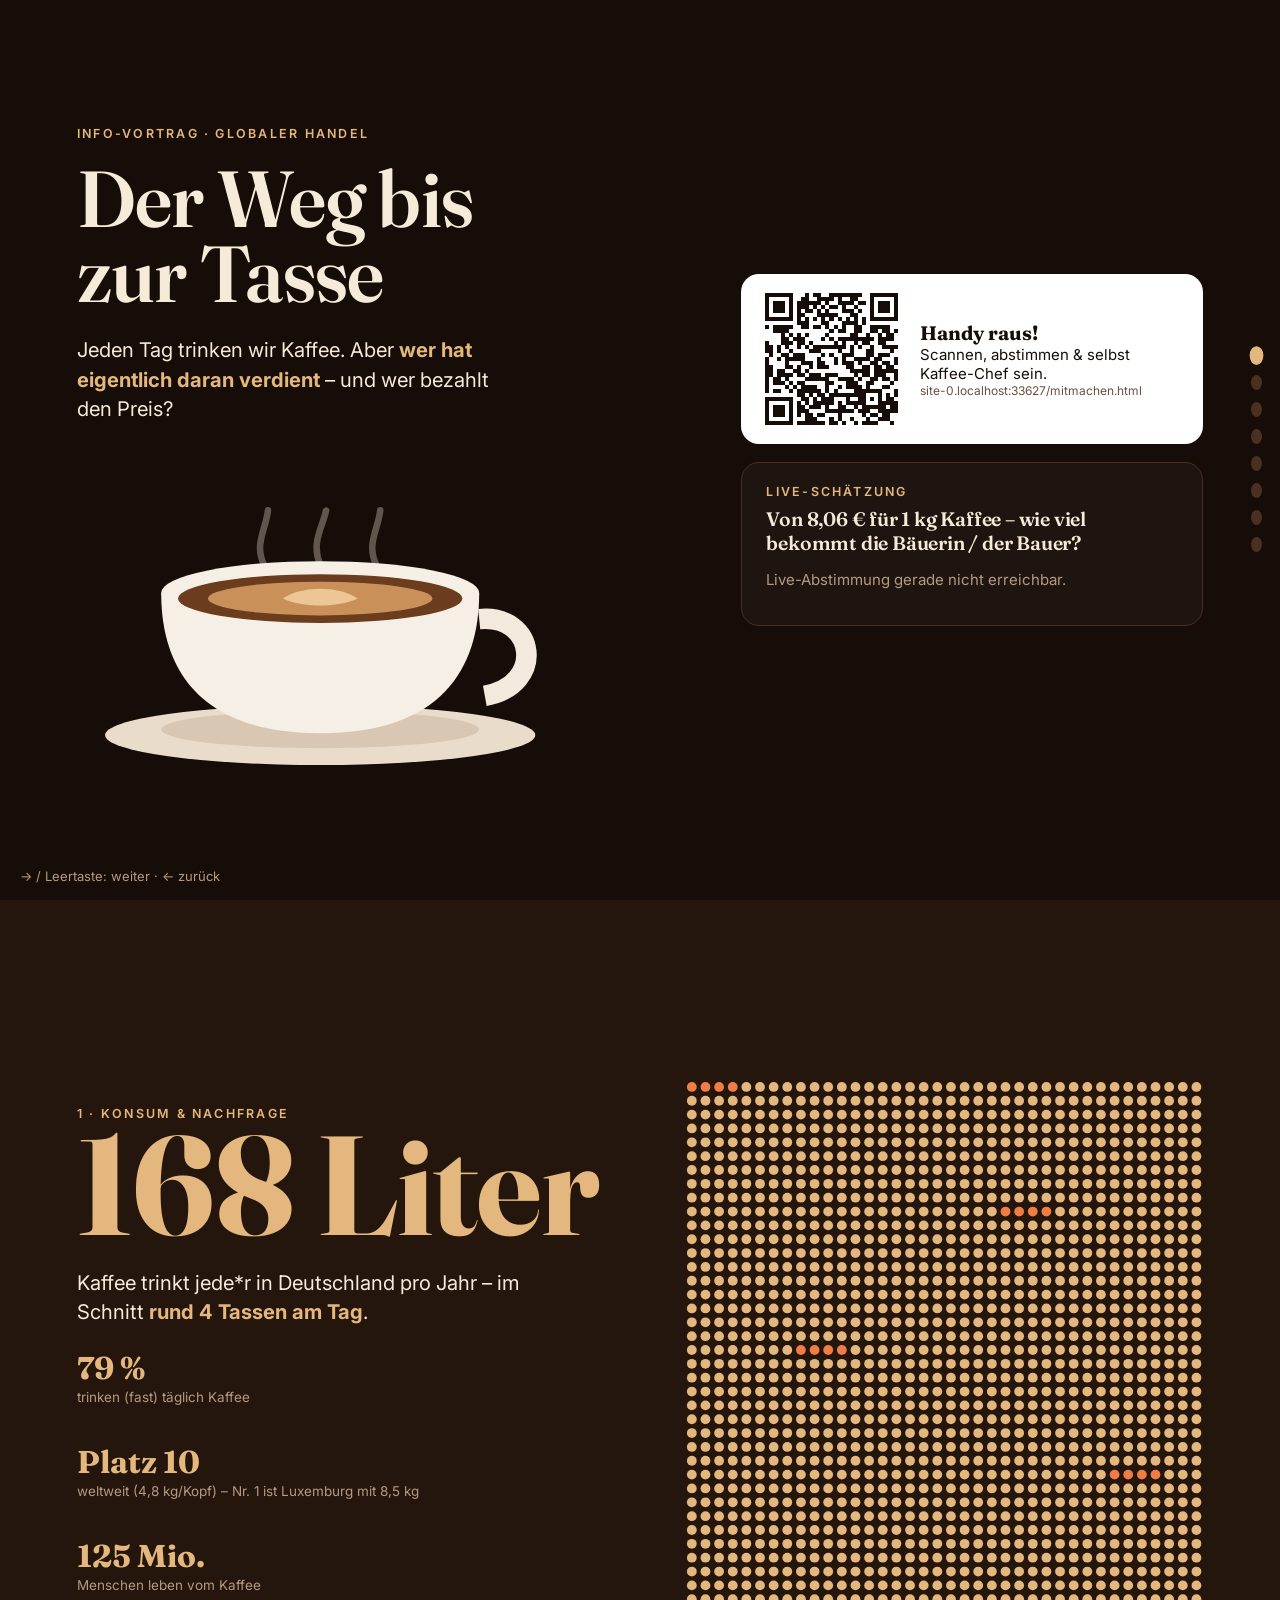
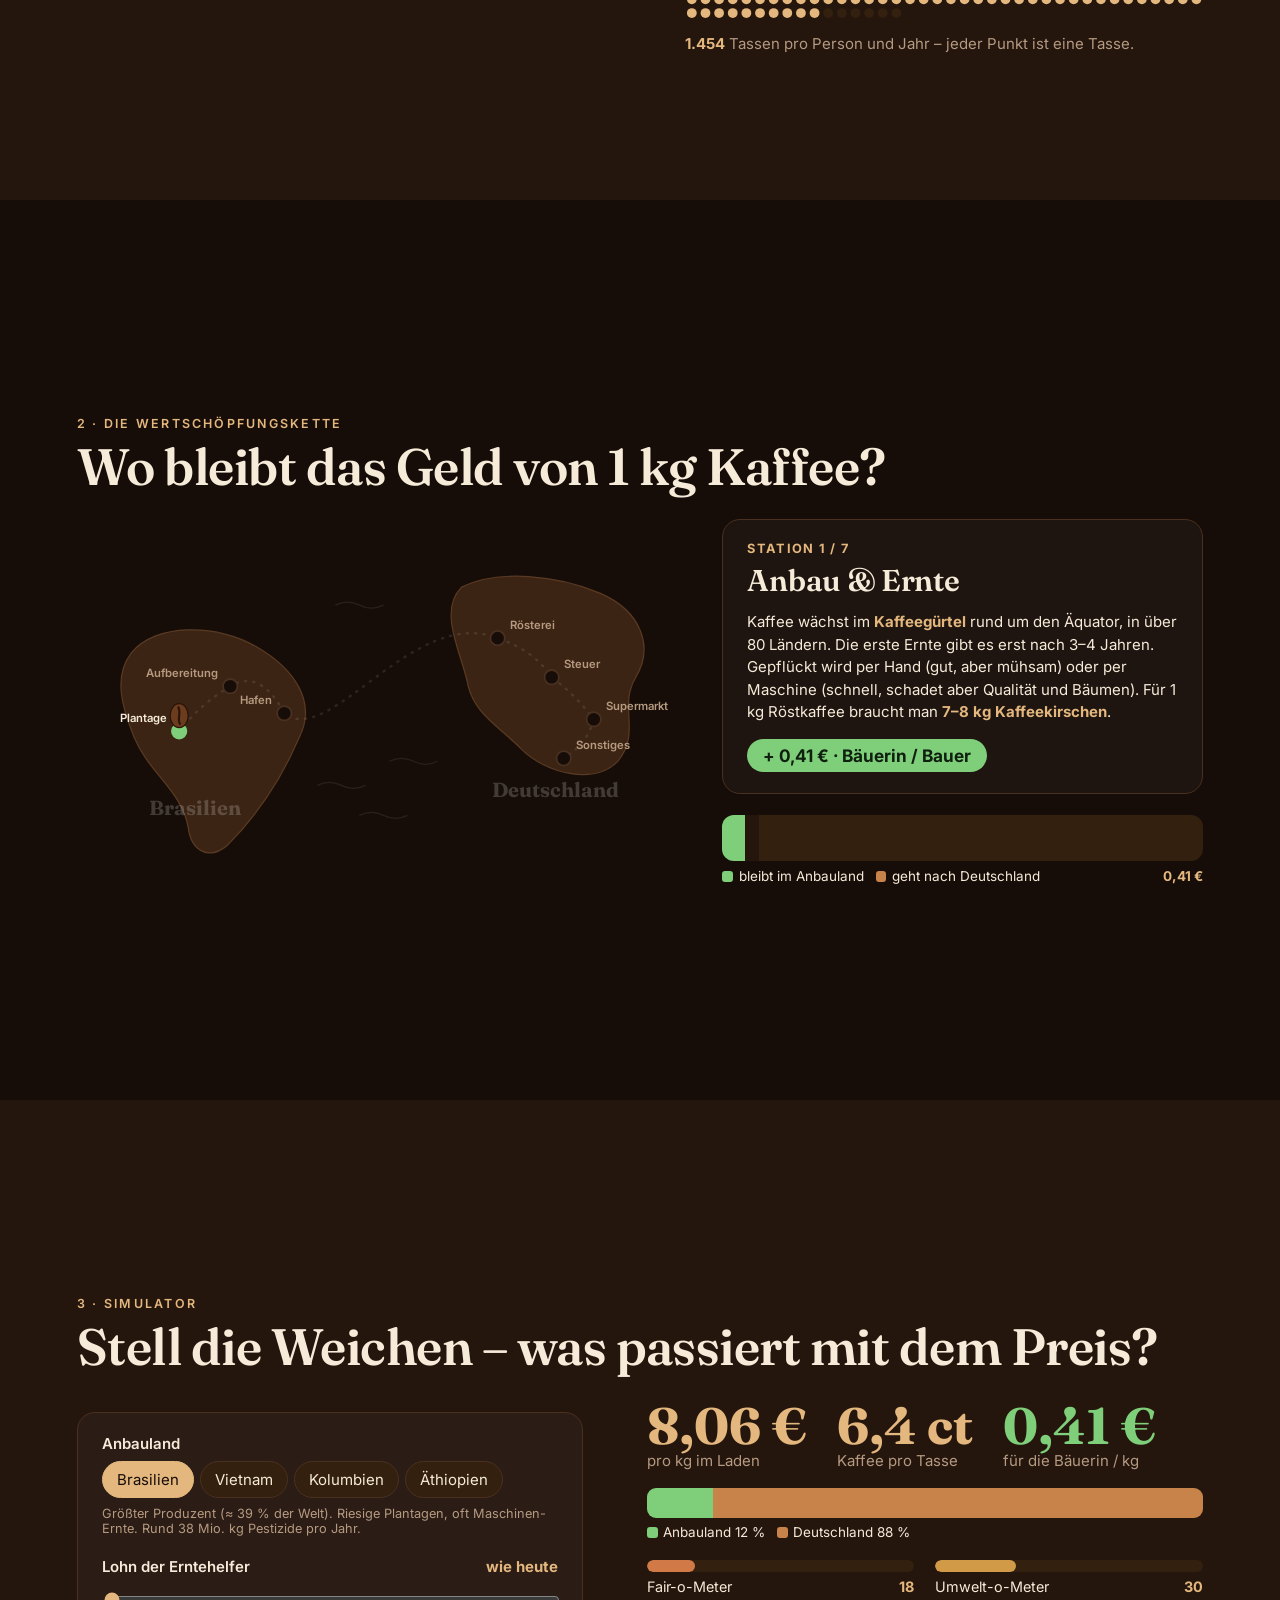
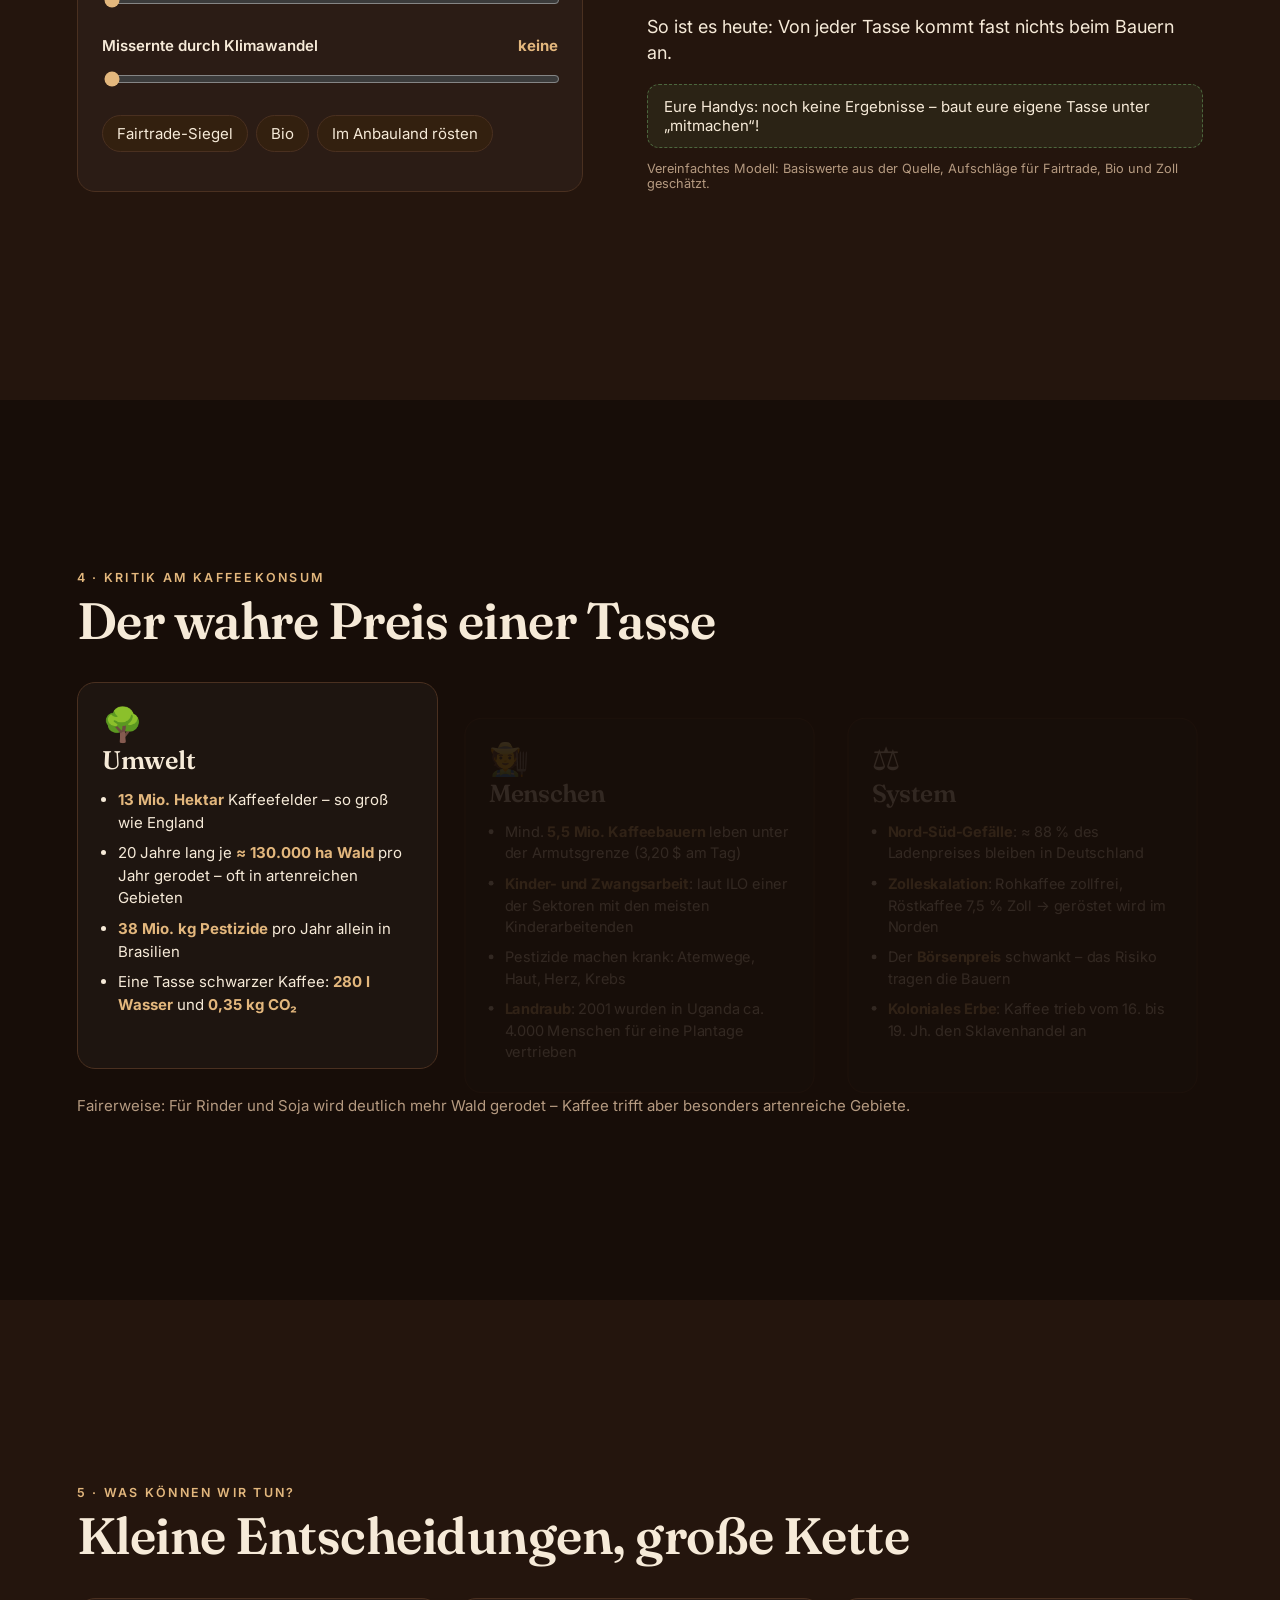
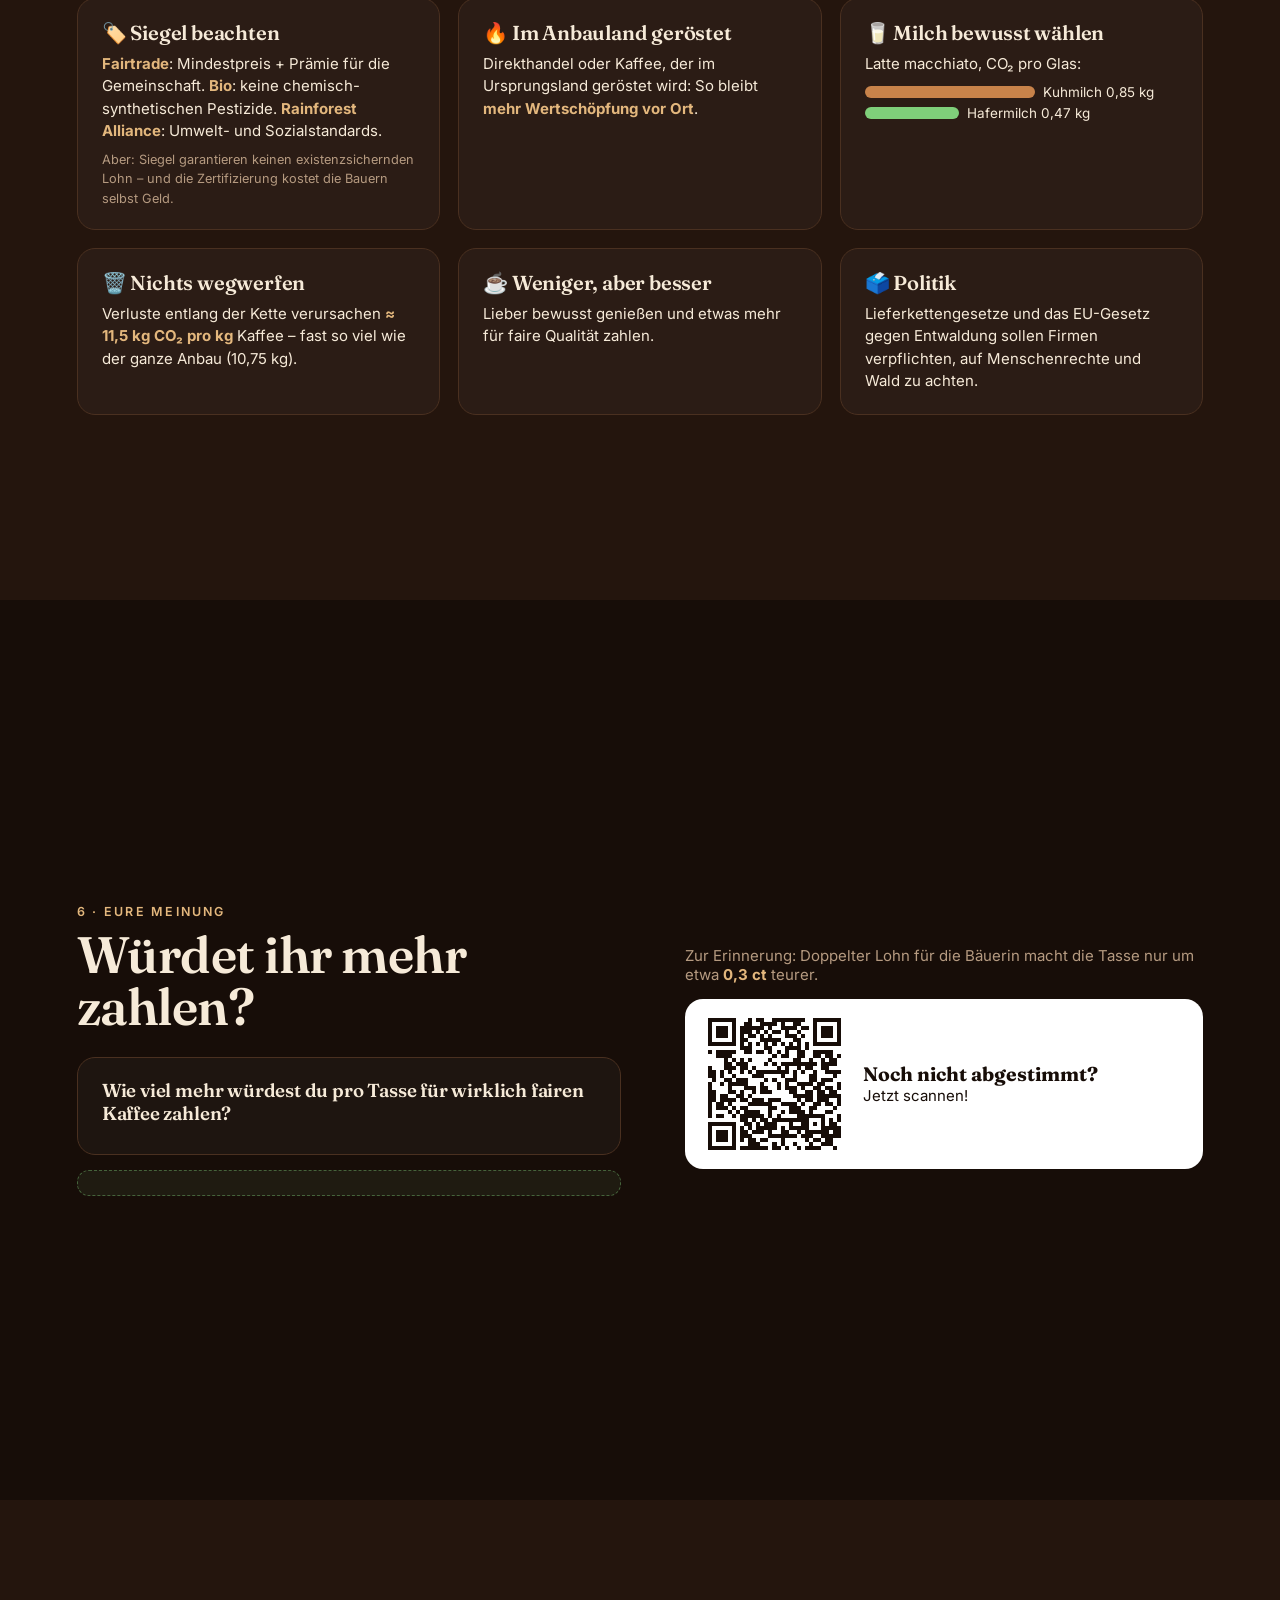
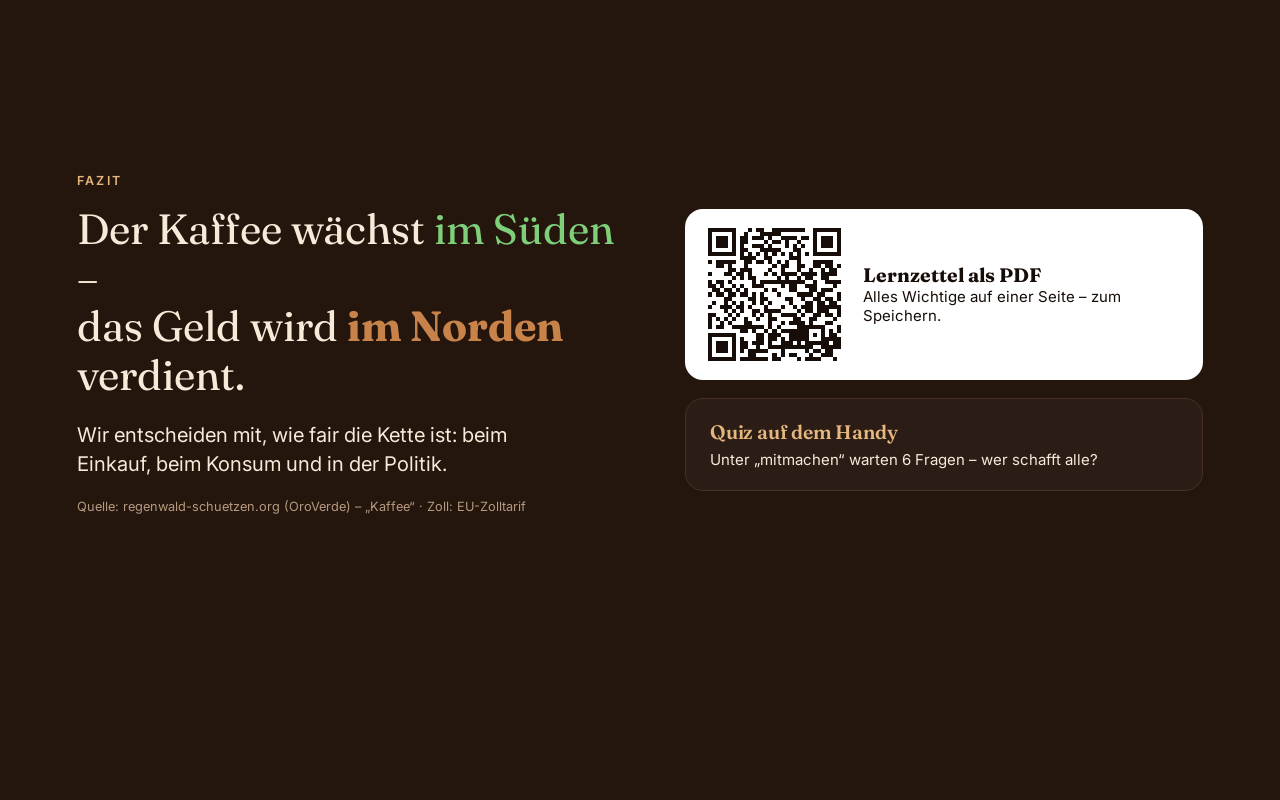
==== index.html @ 3fa50f06 "Der Weg bis zur Tasse: Tafel, Mitmachen, Lernzettel, Live-Abstimmung Co-Authored-By: Claude Opus 5.5" ====
<!doctype html>
<html lang="de">
<head>
<meta charset="utf-8">
<meta name="viewport" content="width=device-width,initial-scale=1">
<title>Der Weg bis zur Tasse</title>
<link rel="preconnect" href="https://fonts.googleapis.com"><link rel="preconnect" href="https://fonts.gstatic.com" crossorigin>
<link href="https://fonts.googleapis.com/css2?family=Fraunces:opsz,wght@9..144,500;9..144,600;9..144,700&family=Inter:wght@400;500;600;700&display=swap" rel="stylesheet">
<link rel="stylesheet" href="style.css">
<style>
html { scroll-snap-type: y mandatory; scroll-behavior: smooth; }
body { font-size: clamp(15px, 1.15vw, 22px); }
.scene { min-height: 100vh; scroll-snap-align: start; padding: 7vh 6vw; position: relative; display: grid; align-items: center; overflow: hidden; }
.scene:nth-child(even) { background: var(--bg2); }
h1 { font-size: clamp(42px, 6.2vw, 120px); line-height: .95; }
h2 { font-size: clamp(32px, 4vw, 76px); line-height: 1; }
.lead { font-size: 1.35em; line-height: 1.45; max-width: 34ch; }
.cols { display: grid; grid-template-columns: 1.05fr 1fr; gap: 5vw; align-items: center; }
.card { background: #ffffff08; border: 1px solid var(--line); border-radius: var(--r); padding: 1.4em 1.6em; }
.reveal { opacity: 0; transform: translateY(26px); transition: opacity .7s, transform .7s cubic-bezier(.2,.8,.2,1); }
.scene.in .reveal { opacity: 1; transform: none; }
.scene.in .reveal.d1 { transition-delay: .15s; } .scene.in .reveal.d2 { transition-delay: .3s; } .scene.in .reveal.d3 { transition-delay: .45s; }

/* Fixe Bedienelemente */
#prog { position: fixed; top: 0; left: 0; height: 4px; background: var(--crema); z-index: 9; transition: width .4s; }
#dots { position: fixed; right: 18px; top: 50%; transform: translateY(-50%); z-index: 9; display: flex; flex-direction: column; gap: 12px; }
#dots a { width: 11px; height: 15px; border-radius: 50%; background: var(--line); display: block; transition: .3s; position: relative; }
#dots a.on { background: var(--crema); transform: scale(1.25); }
#dots a span { position: absolute; right: 22px; top: -4px; white-space: nowrap; font-size: 13px; background: var(--bg3); padding: 3px 9px; border-radius: 8px; opacity: 0; pointer-events: none; transition: .2s; }
#dots a:hover span { opacity: 1; }
#miniqr { position: fixed; right: 50px; bottom: 18px; z-index: 9; background: #fff; border-radius: 12px; padding: 7px 7px 4px; text-align: center; color: #170d08; font-size: 11px; font-weight: 700; transition: opacity .4s; }
#miniqr img { width: 92px; height: 92px; display: block; }
body.hide-mini #miniqr { opacity: 0; pointer-events: none; }
#hint { position: fixed; left: 20px; bottom: 16px; font-size: 13px; color: var(--mut); z-index: 9; }
#admin { position: fixed; left: 20px; bottom: 44px; z-index: 9; display: none; }
#admin button { background: var(--bg3); border: 1px solid var(--line); border-radius: 8px; padding: 6px 10px; font-size: 13px; }

/* 0 · Start */
#start .cols { grid-template-columns: 1.3fr 1fr; }
.cup { width: min(38vw, 520px); margin-top: 2vh; }
.steam path { fill: none; stroke: #f6ead855; stroke-width: 7; stroke-linecap: round; stroke-dasharray: 60 140; animation: steam 3.6s linear infinite; }
.steam path:nth-child(2) { animation-delay: -1.2s; } .steam path:nth-child(3) { animation-delay: -2.4s; }
@keyframes steam { from { stroke-dashoffset: 200; opacity: 0; } 30% { opacity: 1; } to { stroke-dashoffset: 0; opacity: 0; } }
.crema { animation: swirl 14s linear infinite; transform-origin: 260px 150px; }
@keyframes swirl { to { transform: rotate(360deg); } }
.qrcard { display: flex; gap: 1.2em; align-items: center; background: #fff; color: #170d08; border-radius: var(--r); padding: 1em 1.3em; }
.qrcard img { width: clamp(130px, 11vw, 210px); height: auto; }
.qrcard b { color: #170d08; font-size: 1.3em; font-family: 'Fraunces', serif; }
.qrcard .u { font-size: .8em; color: #6b5040; word-break: break-all; }

/* 1 · Konsum */
.big { font-family: 'Fraunces', serif; font-size: clamp(80px, 11vw, 220px); line-height: .9; color: var(--crema); font-weight: 700; }
.stats { display: flex; gap: 2.4em; margin-top: 1.4em; flex-wrap: wrap; }
.stats div b { display: block; font-family: 'Fraunces', serif; font-size: 2.1em; }
.stats div span { color: var(--mut); font-size: .9em; }
.stage { position: relative; min-height: 60vh; }
.stage > * { position: absolute; inset: 0; transition: opacity .6s, transform .6s; }
#cups canvas { width: 100%; height: 100%; }
#cups p { position: absolute; bottom: -2.2em; left: 0; margin: 0; }
#demand { opacity: 0; transform: scale(.96); pointer-events: none; display: flex; flex-direction: column; justify-content: center; }
#konsum.s1 #cups { opacity: 0; transform: scale(.96); }
#konsum.s1 #demand { opacity: 1; transform: none; pointer-events: auto; }
#demand svg { width: 100%; max-height: 46vh; }
#demand .ctl { margin: 6px 0; }
.ax { stroke: var(--mut); stroke-width: 2; }
.ln { stroke-width: 5; fill: none; stroke-linecap: round; transition: .3s; }

/* 2 · Kette */
#kette .cols { grid-template-columns: 1.25fr 1fr; gap: 3.5vw; }
#map { width: 100%; }
#map .land { fill: #3b2414; stroke: #5a3a22; stroke-width: 2; }
#map .route-bg { fill: none; stroke: #ffffff18; stroke-width: 4; stroke-dasharray: 2 12; stroke-linecap: round; }
#map .route { fill: none; stroke: var(--crema); stroke-width: 4; stroke-linecap: round; transition: stroke-dashoffset 1.1s cubic-bezier(.4,0,.2,1); }
#map .pin circle { fill: var(--bg); stroke: var(--line); stroke-width: 3; transition: .4s; }
#map .pin text { fill: var(--mut); font-size: 19px; font-weight: 600; transition: .4s; }
#map .pin.done circle { stroke: var(--crema); fill: var(--crema); }
#map .pin.o.done circle { stroke: var(--origin); fill: var(--origin); }
#map .pin.done text { fill: var(--cream); }
#map .lbl { fill: #ffffff30; font-family: 'Fraunces', serif; font-size: 34px; font-weight: 700; }
#map .wave { stroke: #ffffff14; stroke-width: 2; fill: none; }
#bean { transition: transform 1.1s cubic-bezier(.4,0,.2,1); }
.station { min-height: 15em; }
.station .no { color: var(--crema); font-weight: 700; letter-spacing: .1em; font-size: .85em; }
.station h3 { font-size: 2em; margin: .2em 0 .4em; }
.station p { line-height: 1.5; margin: 0; }
.chip { display: inline-block; margin-top: .9em; padding: .35em .9em; border-radius: 99px; font-weight: 700; font-size: 1.15em; background: var(--north); color: #1a0d05; }
.chip.o { background: var(--origin); color: #0f200e; }
.stack { display: flex; height: 46px; border-radius: 12px; overflow: hidden; background: var(--bg3); margin-top: 1.4em; }
.stack i { width: 0; transition: width .9s cubic-bezier(.2,.8,.2,1); background: var(--north); border-right: 2px solid var(--bg2); }
.stack i.o { background: var(--origin); }
.stack-l { display: flex; justify-content: space-between; margin-top: .5em; font-size: .9em; }
.legend span::before { content: ''; display: inline-block; width: .8em; height: .8em; border-radius: 3px; margin-right: .4em; background: var(--north); vertical-align: -1px; }
.legend span.o::before { background: var(--origin); }
.final .row { display: flex; gap: 1.6em; flex-wrap: wrap; margin: .8em 0; }
.final .row div b { display: block; font-family: 'Fraunces', serif; font-size: 2.6em; line-height: 1.05; }
.final .row .o b { color: var(--origin); } .final .row .n b { color: var(--north); }

/* 3 · Simulator */
#sim .cols { grid-template-columns: 1fr 1.1fr; }
.res .price { display: flex; gap: 2em; align-items: flex-end; flex-wrap: wrap; }
.res .price div b { display: block; font-family: 'Fraunces', serif; font-size: 3.4em; line-height: 1; }
.res .price div span { color: var(--mut); }
.split { display: flex; height: 30px; border-radius: 9px; overflow: hidden; margin: 1.2em 0 .4em; }
.split i { transition: width .5s; } .split .o { background: var(--origin); } .split .n { background: var(--north); }
.gauges { display: grid; grid-template-columns: 1fr 1fr; gap: 1.4em; margin: 1.3em 0; }
.insight { font-size: 1.2em; line-height: 1.45; min-height: 2.9em; }
.klasse { margin-top: 1em; padding: .8em 1.1em; border-radius: 12px; background: #7fcf7a14; border: 1px dashed #7fcf7a66; }

/* 4 · Kritik */
.cards3 { display: grid; grid-template-columns: repeat(3, 1fr); gap: 1.4em; margin-top: 4vh; }
.kc { opacity: .12; transform: translateY(30px) scale(.97); transition: .7s cubic-bezier(.2,.8,.2,1); }
.kc.on { opacity: 1; transform: none; }
.kc h3 { font-size: 1.7em; margin-bottom: .5em; }
.kc ul { margin: 0; padding-left: 1.1em; line-height: 1.5; } .kc li { margin-bottom: .55em; }
.kc .ic { font-size: 2.2em; }
.balance { margin-top: 3vh; color: var(--mut); }

/* 5 · Handeln */
.tiles { display: grid; grid-template-columns: repeat(3, 1fr); gap: 1.2em; margin-top: 4vh; }
.tiles .card h3 { font-size: 1.35em; margin-bottom: .4em; }
.tiles .card p { margin: 0; line-height: 1.5; }
.cmp { margin-top: .6em; } .cmp div { display: flex; align-items: center; gap: .6em; margin: .35em 0; font-size: .9em; }
.cmp i { height: 12px; border-radius: 6px; background: var(--north); display: block; } .cmp .h i { background: var(--fair); }

/* 6 · Abstimmung + Ende */
.merk { font-family: 'Fraunces', serif; font-size: clamp(28px, 3.3vw, 62px); line-height: 1.15; max-width: 22ch; }
.merk em { color: var(--fair); font-style: normal; } .merk strong { color: var(--north); }

@media (max-width: 900px) {
  .cols, #start .cols, #kette .cols, #sim .cols, .cards3, .tiles { grid-template-columns: 1fr; }
  .cup { width: 80vw; } #dots, #hint, #miniqr { display: none; } .stage { min-height: 70vh; }
}
</style>
</head>
<body>
<div id="prog"></div>
<nav id="dots"></nav>
<div id="miniqr"><img src="qr-mitmachen.svg" alt="QR-Code zum Mitmachen">mitmachen</div>
<div id="hint">→ / Leertaste: weiter · ← zurück</div>
<div id="admin"><button id="reset">Abstimmungen zurücksetzen</button></div>

<main>
<!-- 0 · START -->
<section class="scene" id="start" data-title="Start" data-steps="1">
  <div class="cols">
    <div>
      <div class="kicker reveal">Info-Vortrag · Globaler Handel</div>
      <h1 class="reveal d1" style="margin:.25em 0 .3em">Der Weg bis<br>zur Tasse</h1>
      <p class="lead reveal d2">Jeden Tag trinken wir Kaffee. Aber <b>wer hat eigentlich daran verdient</b> – und wer bezahlt den Preis?</p>
      <svg class="cup reveal d3" viewBox="0 0 520 330" aria-hidden="true">
        <g class="steam"><path d="M200 110 C185 80 215 60 200 30 S205 -10 195 -30"/><path d="M260 110 C245 75 280 55 262 25 S268 -15 258 -35"/><path d="M320 110 C305 80 335 60 320 30 S325 -10 315 -30"/></g>
        <ellipse cx="260" cy="292" rx="230" ry="32" fill="#e9dccb"/><ellipse cx="260" cy="286" rx="170" ry="20" fill="#d8c8b3"/>
        <path d="M430 168 c60 -6 72 70 6 82" fill="none" stroke="#f3e9dc" stroke-width="22"/>
        <path d="M90 140 h340 c0 80 -40 150 -170 150 S90 220 90 140z" fill="#f6efe5"/>
        <ellipse cx="260" cy="140" rx="170" ry="34" fill="#f6efe5"/>
        <ellipse cx="260" cy="146" rx="152" ry="26" fill="#6b3c1d"/>
        <g class="crema"><ellipse cx="260" cy="146" rx="120" ry="18" fill="#c9905a"/><path d="M220 146 c20 -14 60 -14 80 0 c-20 10 -60 10 -80 0" fill="#ecc694"/></g>
      </svg>
    </div>
    <div>
      <div class="qrcard reveal d1"><img src="qr-mitmachen.svg" alt="QR-Code"><div><b>Handy raus!</b><br>Scannen, abstimmen &amp; selbst Kaffee-Chef sein.<div class="u" id="url1"></div></div></div>
      <div class="card poll reveal d2" style="margin-top:1.2em"><div class="kicker">Live-Schätzung</div><h3 style="font-size:1.3em;margin:.4em 0">Von 8,06 € für 1 kg Kaffee – wie viel bekommt die Bäuerin / der Bauer?</h3><div id="poll1a"></div></div>
    </div>
  </div>
</section>

<!-- 1 · KONSUM -->
<section class="scene" id="konsum" data-title="Konsum & Nachfrage" data-steps="2">
  <div class="cols">
    <div>
      <div class="kicker reveal">1 · Konsum &amp; Nachfrage</div>
      <div class="big reveal d1"><span data-count="169">0</span> Liter</div>
      <p class="lead reveal d2">Kaffee trinkt jede*r in Deutschland pro Jahr – im Schnitt <b>rund 4 Tassen am Tag</b>.</p>
      <div class="stats reveal d3">
        <div><b>79 %</b><span>trinken (fast) täglich Kaffee</span></div>
        <div><b>Platz 10</b><span>weltweit (4,8 kg/Kopf) – Nr. 1 ist Luxemburg mit 8,5 kg</span></div>
        <div><b>125 Mio.</b><span>Menschen leben vom Kaffee</span></div>
      </div>
    </div>
    <div class="stage reveal d2">
      <div id="cups"><canvas></canvas><p class="mut"><b id="cupn">0</b> Tassen pro Person und Jahr – jeder Punkt ist eine Tasse.</p></div>
      <div id="demand" class="card">
        <div class="kicker">Was heißt Nachfrage?</div>
        <p style="margin:.4em 0 .2em;line-height:1.45">Kaffee wird an der <b>Börse</b> gehandelt. Der Preis entsteht dort, wo sich <b>Nachfrage</b> (wie viel wir kaufen wollen) und <b>Angebot</b> (wie viel geerntet wird) treffen.</p>
        <svg viewBox="0 0 440 280">
          <line class="ax" x1="50" y1="20" x2="50" y2="250"/><line class="ax" x1="50" y1="250" x2="430" y2="250"/>
          <text x="10" y="18" fill="#b59a80" font-size="14">Preis</text><text x="370" y="272" fill="#b59a80" font-size="14">Menge</text>
          <line id="dl" class="ln" stroke="#e3b77d"/><line id="sl" class="ln" stroke="#7fcf7a"/>
          <line id="pl" stroke="#ef7d45" stroke-width="2" stroke-dasharray="6 6"/><circle id="pp" r="9" fill="#ef7d45"/>
          <text id="dlt" fill="#e3b77d" font-size="15" font-weight="700">Nachfrage</text><text id="slt" fill="#7fcf7a" font-size="15" font-weight="700">Angebot</text>
          <text id="ptx" x="56" fill="#ef7d45" font-size="16" font-weight="700"></text>
        </svg>
        <label class="ctl"><span class="lab">Nachfrage steigt (mehr Kaffeetrinker weltweit)</span><input type="range" id="dsl" min="0" max="3" step="0.1" value="0"></label>
        <label class="ctl"><span class="lab">Missernte (Frost, Dürre, Pflanzenkrankheiten)</span><input type="range" id="ssl" min="0" max="3" step="0.1" value="0"></label>
        <p class="mut sm" style="margin:0">→ Der Preis schwankt ständig. Für Bauern heißt das: <b>unsicheres Einkommen</b>.</p>
      </div>
    </div>
  </div>
</section>

<!-- 2 · KETTE -->
<section class="scene" id="kette" data-title="Wertschöpfungskette" data-steps="8">
  <div>
    <div class="kicker reveal">2 · Die Wertschöpfungskette</div>
    <h2 class="reveal d1" style="margin:.2em 0 3vh">Wo bleibt das Geld von 1 kg Kaffee?</h2>
    <div class="cols">
      <svg id="map" viewBox="0 0 1000 560" class="reveal d1">
        <path class="wave" d="M400 420 q20 -10 40 0 t40 0 M470 470 q20 -10 40 0 t40 0 M520 380 q20 -10 40 0 t40 0 M430 120 q20 -10 40 0 t40 0"/>
        <path class="land" d="M90 200 C130 150 230 150 300 190 C360 225 400 280 370 340 C340 410 300 470 250 520 C220 545 190 530 185 490 C175 430 120 400 95 340 C75 290 60 240 90 200Z"/>
        <path class="land" d="M640 90 C700 60 800 70 870 100 C940 130 960 190 930 240 C900 290 940 330 900 380 C860 420 780 400 740 360 C700 320 660 300 650 250 C640 200 600 130 640 90Z"/>
        <text class="lbl" x="120" y="470">Brasilien</text><text class="lbl" x="690" y="440">Deutschland</text>
        <path id="routeBg" class="route-bg"/><path id="route" class="route"/>
        <g id="pins"></g>
        <g id="bean"><ellipse rx="15" ry="20" fill="#6b3c1d" stroke="#2a1408" stroke-width="2"/><path d="M-2 -15 C5 -5 -5 5 2 15" stroke="#2a1408" stroke-width="3.5" fill="none"/></g>
      </svg>
      <div>
        <div class="station card" id="station"></div>
        <div class="stack" id="stack"></div>
        <div class="stack-l"><span class="legend"><span class="o">bleibt im Anbauland</span> &nbsp; <span>geht nach Deutschland</span></span><b id="stackSum">0,00 €</b></div>
      </div>
    </div>
  </div>
</section>

<!-- 3 · SIMULATOR -->
<section class="scene" id="sim" data-title="Simulator" data-steps="1">
  <div>
    <div class="kicker reveal">3 · Simulator</div>
    <h2 class="reveal d1" style="margin:.2em 0 3vh">Stell die Weichen – was passiert mit dem Preis?</h2>
    <div class="cols">
      <div class="card reveal d1" id="simctl"></div>
      <div class="res reveal d2">
        <div class="price"><div><b id="rKg">8,06 €</b><span>pro kg im Laden</span></div><div><b id="rCup">6,4 ct</b><span>Kaffee pro Tasse</span></div><div><b id="rBauer" style="color:var(--origin)">0,41 €</b><span>für die Bäuerin / kg</span></div></div>
        <div class="split"><i class="o" id="rO"></i><i class="n" id="rN"></i></div>
        <div class="stack-l"><span class="legend"><span class="o" id="rOl"></span> &nbsp; <span id="rNl"></span></span></div>
        <div class="gauges"><div id="gFair"></div><div id="gEco"></div></div>
        <p class="insight" id="rIns"></p>
        <div class="klasse" id="klasse1">Eure Handys: noch keine Ergebnisse – baut eure eigene Tasse unter „mitmachen“!</div>
        <p class="mut sm">Vereinfachtes Modell: Basiswerte aus der Quelle, Aufschläge für Fairtrade, Bio und Zoll geschätzt.</p>
      </div>
    </div>
  </div>
</section>

<!-- 4 · KRITIK -->
<section class="scene" id="kritik" data-title="Kritik" data-steps="3">
  <div>
    <div class="kicker reveal">4 · Kritik am Kaffeekonsum</div>
    <h2 class="reveal d1" style="margin-top:.2em">Der wahre Preis einer Tasse</h2>
    <div class="cards3">
      <div class="card kc"><div class="ic">🌳</div><h3>Umwelt</h3><ul>
        <li><b>13 Mio. Hektar</b> Kaffeefelder – so groß wie England</li>
        <li>20 Jahre lang je <b>≈ 130.000 ha Wald</b> pro Jahr gerodet – oft in artenreichen Gebieten</li>
        <li><b>38 Mio. kg Pestizide</b> pro Jahr allein in Brasilien</li>
        <li>Eine Tasse schwarzer Kaffee: <b>280 l Wasser</b> und <b>0,35 kg CO₂</b></li></ul></div>
      <div class="card kc"><div class="ic">🧑‍🌾</div><h3>Menschen</h3><ul>
        <li>Mind. <b>5,5 Mio. Kaffeebauern</b> leben unter der Armutsgrenze (3,20 $ am Tag)</li>
        <li><b>Kinder- und Zwangsarbeit</b>: laut ILO einer der Sektoren mit den meisten Kinderarbeitenden</li>
        <li>Pestizide machen krank: Atemwege, Haut, Herz, Krebs</li>
        <li><b>Landraub</b>: 2001 wurden in Uganda ca. 4.000 Menschen für eine Plantage vertrieben</li></ul></div>
      <div class="card kc"><div class="ic">⚖️</div><h3>System</h3><ul>
        <li><b>Nord-Süd-Gefälle</b>: ≈ 88 % des Ladenpreises bleiben in Deutschland</li>
        <li><b>Zolleskalation</b>: Rohkaffee zollfrei, Röstkaffee 7,5 % Zoll → geröstet wird im Norden</li>
        <li>Der <b>Börsenpreis</b> schwankt – das Risiko tragen die Bauern</li>
        <li><b>Koloniales Erbe</b>: Kaffee trieb vom 16. bis 19. Jh. den Sklavenhandel an</li></ul></div>
    </div>
    <p class="balance reveal d3">Fairerweise: Für Rinder und Soja wird deutlich mehr Wald gerodet – Kaffee trifft aber besonders artenreiche Gebiete.</p>
  </div>
</section>

<!-- 5 · HANDELN -->
<section class="scene" id="handeln" data-title="Was tun?" data-steps="1">
  <div>
    <div class="kicker reveal">5 · Was können wir tun?</div>
    <h2 class="reveal d1" style="margin-top:.2em">Kleine Entscheidungen, große Kette</h2>
    <div class="tiles">
      <div class="card reveal d1"><h3>🏷️ Siegel beachten</h3><p><b>Fairtrade</b>: Mindestpreis + Prämie für die Gemeinschaft. <b>Bio</b>: keine chemisch-synthetischen Pestizide. <b>Rainforest Alliance</b>: Umwelt- und Sozialstandards.</p><p class="mut sm" style="margin-top:.6em">Aber: Siegel garantieren keinen existenzsichernden Lohn – und die Zertifizierung kostet die Bauern selbst Geld.</p></div>
      <div class="card reveal d2"><h3>🔥 Im Anbauland geröstet</h3><p>Direkthandel oder Kaffee, der im Ursprungsland geröstet wird: So bleibt <b>mehr Wertschöpfung vor Ort</b>.</p></div>
      <div class="card reveal d3"><h3>🥛 Milch bewusst wählen</h3><p>Latte macchiato, CO₂ pro Glas:</p>
        <div class="cmp"><div><i style="width:170px"></i>Kuhmilch 0,85 kg</div><div class="h"><i style="width:94px"></i>Hafermilch 0,47 kg</div></div></div>
      <div class="card reveal d1"><h3>🗑️ Nichts wegwerfen</h3><p>Verluste entlang der Kette verursachen <b>≈ 11,5 kg CO₂ pro kg</b> Kaffee – fast so viel wie der ganze Anbau (10,75 kg).</p></div>
      <div class="card reveal d2"><h3>☕ Weniger, aber besser</h3><p>Lieber bewusst genießen und etwas mehr für faire Qualität zahlen.</p></div>
      <div class="card reveal d3"><h3>🗳️ Politik</h3><p>Lieferkettengesetze und das EU-Gesetz gegen Entwaldung sollen Firmen verpflichten, auf Menschenrechte und Wald zu achten.</p></div>
    </div>
  </div>
</section>

<!-- 6 · ABSTIMMUNG -->
<section class="scene" id="abst" data-title="Abstimmung" data-steps="1">
  <div class="cols">
    <div>
      <div class="kicker reveal">6 · Eure Meinung</div>
      <h2 class="reveal d1" style="margin:.2em 0 .5em">Würdet ihr mehr zahlen?</h2>
      <div class="card poll reveal d2"><h3 style="font-size:1.25em;margin-bottom:.4em">Wie viel mehr würdest du pro Tasse für wirklich fairen Kaffee zahlen?</h3><div id="poll2"></div></div>
      <div class="klasse reveal d3" id="klasse2"></div>
    </div>
    <div class="reveal d2">
      <p class="mut">Zur Erinnerung: Doppelter Lohn für die Bäuerin macht die Tasse nur um etwa <b id="dbl"></b> teurer.</p>
      <div class="qrcard" style="margin-top:1em"><img src="qr-mitmachen.svg" alt="QR-Code"><div><b>Noch nicht abgestimmt?</b><br>Jetzt scannen!</div></div>
    </div>
  </div>
</section>

<!-- 7 · ENDE -->
<section class="scene" id="ende" data-title="Fazit & Lernzettel" data-steps="1">
  <div class="cols">
    <div>
      <div class="kicker reveal">Fazit</div>
      <p class="merk reveal d1" style="margin:.4em 0">Der Kaffee wächst <em>im Süden</em> –<br>das Geld wird <strong>im Norden</strong> verdient.</p>
      <p class="lead reveal d2">Wir entscheiden mit, wie fair die Kette ist: beim Einkauf, beim Konsum und in der Politik.</p>
      <p class="mut sm reveal d3">Quelle: regenwald-schuetzen.org (OroVerde) – „Kaffee“ · Zoll: EU-Zolltarif</p>
    </div>
    <div class="reveal d2">
      <div class="qrcard"><img src="qr-lernzettel.svg" alt="QR-Code Lernzettel"><div><b>Lernzettel als PDF</b><br>Alles Wichtige auf einer Seite – zum Speichern.</div></div>
      <div class="card" style="margin-top:1.2em"><b class="serif" style="font-size:1.3em">Quiz auf dem Handy</b><p style="margin:.4em 0 0">Unter „mitmachen“ warten 6 Fragen – wer schafft alle?</p></div>
    </div>
  </div>
</section>
</main>

<script src="shared.js"></script>
<script>
const $ = (s, r = document) => r.querySelector(s), $$ = (s, r = document) => [...r.querySelectorAll(s)];
const SITE = location.href.replace(/[^/]*([?#].*)?$/, '');
$('#url1').textContent = SITE.replace(/^https?:\/\//, '') + 'mitmachen.html';
const scenes = $$('.scene');
const sub = Object.fromEntries(scenes.map(s => [s.id, 0]));
let cur = 0, latest = null;

// Navigation
$('#dots').innerHTML = scenes.map((s, i) => `<a href="#${s.id}" data-i="${i}"><span>${s.dataset.title}</span></a>`).join('');
const io = new IntersectionObserver(es => es.forEach(e => {
  if (e.isIntersecting && e.intersectionRatio > .55) { cur = scenes.indexOf(e.target); enter(e.target); }
}), { threshold: [.55] });
scenes.forEach(s => io.observe(s));
function enter(s) {
  s.classList.add('in');
  $$('#dots a').forEach((a, i) => a.classList.toggle('on', i === cur));
  $('#prog').style.width = (cur / (scenes.length - 1) * 100) + '%';
  document.body.classList.toggle('hide-mini', ['start', 'abst', 'ende'].includes(s.id));
  if (s.id === 'konsum') countUp();
  render(s.id);
}
function go(i) { cur = Math.max(0, Math.min(scenes.length - 1, i)); scenes[cur].scrollIntoView({ behavior: 'smooth' }); }
function step(d) {
  const s = scenes[cur], n = +s.dataset.steps;
  if (d > 0 && sub[s.id] < n - 1) { sub[s.id]++; render(s.id); return; }
  if (d < 0 && sub[s.id] > 0) { sub[s.id]--; render(s.id); return; }
  go(cur + d);
}
addEventListener('keydown', e => {
  if (e.target.tagName === 'INPUT') return;
  if (['ArrowRight', 'ArrowDown', 'PageDown', ' ', 'Enter'].includes(e.key)) { e.preventDefault(); step(1); }
  if (['ArrowLeft', 'ArrowUp', 'PageUp'].includes(e.key)) { e.preventDefault(); step(-1); }
});
function render(id) {
  const k = sub[id];
  if (id === 'konsum') $('#konsum').classList.toggle('s1', k >= 1);
  if (id === 'kette') chain(k);
  if (id === 'kritik') $$('.kc').forEach((c, i) => c.classList.toggle('on', i <= k));
}

// 1 · Konsum: Zähler + Tassen-Punkte
let counted = false;
function countUp() {
  if (counted) return; counted = true;
  const el = $('[data-count]'), cv = $('#cups canvas'), N = 1460;
  const t0 = performance.now();
  const r = cv.getBoundingClientRect(), dpr = devicePixelRatio || 1;
  cv.width = r.width * dpr; cv.height = r.height * dpr;
  const c = cv.getContext('2d'); c.scale(dpr, dpr);
  const cols = Math.ceil(Math.sqrt(N * r.width / r.height)), rows = Math.ceil(N / cols);
  const cw = r.width / cols, ch = r.height / rows, rad = Math.min(cw, ch) * .36;
  (function f(t) {
    const p = Math.min(1, (t - t0) / 2600), e = 1 - Math.pow(1 - p, 3);
    el.textContent = Math.round(169 * e); $('#cupn').textContent = Math.round(N * e).toLocaleString('de-DE');
    c.clearRect(0, 0, r.width, r.height);
    const n = Math.round(N * e);
    for (let i = 0; i < N; i++) {
      c.beginPath(); c.fillStyle = i < n ? (i % 365 < 4 ? '#ef7d45' : '#e3b77d') : '#33200f';
      c.arc((i % cols + .5) * cw, (Math.floor(i / cols) + .5) * ch, rad, 0, 7); c.fill();
    }
    if (p < 1) requestAnimationFrame(f);
  })(t0);
}
// Angebot / Nachfrage
function demand() {
  const d = +$('#dsl').value, s = +$('#ssl').value;
  const X = q => 50 + q * 36, Y = p => 250 - p * 21;
  // Nachfrage P = 10 - Q + d ; Angebot P = Q + s
  const line = (el, q1, p1, q2, p2) => { el.setAttribute('x1', X(q1)); el.setAttribute('y1', Y(p1)); el.setAttribute('x2', X(q2)); el.setAttribute('y2', Y(p2)); };
  const dq = Math.max(0, d - 1), se = Math.min(10, 11 - s);
  line($('#dl'), dq, 10 + d - dq, 10, d); line($('#sl'), 0, s, se, se + s);
  const Q = (10 + d - s) / 2, P = (10 + d + s) / 2;
  const pl = $('#pl'); pl.setAttribute('x1', 50); pl.setAttribute('x2', X(Q)); pl.setAttribute('y1', Y(P)); pl.setAttribute('y2', Y(P));
  $('#pp').setAttribute('cx', X(Q)); $('#pp').setAttribute('cy', Y(P));
  $('#ptx').setAttribute('y', Y(P) - 10); $('#ptx').textContent = 'Weltmarktpreis ' + (P > 5.05 ? '↑ +' + Math.round((P / 5 - 1) * 100) + ' %' : '');
  $('#dlt').setAttribute('x', X(10) - 70); $('#dlt').setAttribute('y', Y(d) - 10);
  $('#slt').setAttribute('x', X(se) - 30); $('#slt').setAttribute('y', Y(se + s) + 22);
}
$('#dsl').oninput = $('#ssl').oninput = demand; demand();

// 2 · Kette
const ST = [
  { p: [170, 330], t: 'Plantage', h: 'Anbau & Ernte', x: 'Kaffee wächst im <b>Kaffeegürtel</b> rund um den Äquator, in über 80 Ländern. Die erste Ernte gibt es erst nach 3–4 Jahren. Gepflückt wird per Hand (gut, aber mühsam) oder per Maschine (schnell, schadet aber Qualität und Bäumen). Für 1 kg Röstkaffee braucht man <b>7–8 kg Kaffeekirschen</b>.' },
  { p: [255, 255], t: 'Aufbereitung', h: 'Aufbereitung & Zwischenhandel', x: 'Fruchtfleisch weg, Bohnen trocknen: <b>trocken, „honey“ oder nass</b> – das prägt den Geschmack. Zwischenhändler kaufen die Bohnen bei den Bauern auf.' },
  { p: [345, 300], t: 'Hafen', h: 'Export', x: 'Als <b>grüner Rohkaffee</b> geht es per Containerschiff über den Atlantik – z. B. nach Hamburg, einem der wichtigsten Kaffeehäfen Europas.' },
  { p: [700, 175], t: 'Rösterei', h: 'Rösten in Deutschland', x: 'Geröstet wird meist <b>erst hier</b>, bei 200–220 °C. Warum? Rohkaffee ist in der EU zollfrei, Röstkaffee nicht (7,5 % Zoll). So bleibt dieser Teil der Wertschöpfung im Norden.' },
  { p: [790, 240], t: 'Steuer', h: 'Kaffeesteuer', x: 'Deutschland erhebt eine eigene <b>Kaffeesteuer: 2,19 € pro kg</b> Röstkaffee. Das Geld geht an den Staat.' },
  { p: [860, 310], t: 'Supermarkt', h: 'Handel & Verkauf', x: 'Groß- und Einzelhandel verdienen am Verkauf im Laden.' },
  { p: [810, 375], t: 'Sonstiges', h: 'Und der Rest?', x: 'Mehrwertsteuer, Transport im Inland, Verpackung, Werbung … – in der Quelle nicht einzeln aufgeschlüsselt.' },
];
const routeD = 'M170 330 Q205 285 255 255 T345 300 C420 360 560 120 700 175 Q760 195 790 240 Q830 270 860 310 Q850 350 810 375';
$('#route').setAttribute('d', routeD); $('#routeBg').setAttribute('d', routeD);
const R = $('#route'), RL = R.getTotalLength();
R.style.strokeDasharray = RL; R.style.strokeDashoffset = RL;
const stLen = ST.map(s => { let best = 0, bd = 1e9; for (let l = 0; l <= RL; l += 2) { const q = R.getPointAtLength(l), dd = (q.x - s.p[0]) ** 2 + (q.y - s.p[1]) ** 2; if (dd < bd) { bd = dd; best = l; } } return best; });
$('#pins').innerHTML = ST.map((s, i) => `<g class="pin${PRICE[i].o ? ' o' : ''}" transform="translate(${s.p})"><circle r="12"/><text x="${i >= 3 ? 20 : -20}" y="-16" text-anchor="${i >= 3 ? 'start' : 'end'}">${s.t}</text></g>`).join('');
$('#stack').innerHTML = PRICE.map(p => `<i class="${p.o ? 'o' : ''}" title="${p.n}"></i>`).join('');
const TOTAL = PRICE.reduce((a, p) => a + p.v, 0);
let anim = null;
function moveBean(toLen) {
  cancelAnimationFrame(anim);
  const b = $('#bean'), from = +(b.dataset.l || 0), t0 = performance.now();
  (function f(t) { const p = Math.min(1, (t - t0) / 1100), e = p < .5 ? 2 * p * p : 1 - Math.pow(-2 * p + 2, 2) / 2, l = from + (toLen - from) * e, q = R.getPointAtLength(l);
    b.setAttribute('transform', `translate(${q.x},${q.y - 26})`); b.dataset.l = l; if (p < 1) anim = requestAnimationFrame(f); })(t0);
}
function chain(k) {
  const last = Math.min(k, ST.length - 1);
  R.style.strokeDashoffset = RL - stLen[last];
  moveBean(stLen[last]);
  $$('#pins .pin').forEach((p, i) => p.classList.toggle('done', i <= k));
  $$('#stack i').forEach((s, i) => s.style.width = (i <= k ? PRICE[i].v / TOTAL * 100 : 0) + '%');
  const sum = PRICE.slice(0, last + 1).reduce((a, p) => a + p.v, 0);
  $('#stackSum').textContent = eur(k >= ST.length ? TOTAL : sum);
  const el = $('#station');
  if (k < ST.length) {
    const p = PRICE[k];
    el.innerHTML = `<div class="no">STATION ${k + 1} / ${ST.length}</div><h3>${ST[k].h}</h3><p>${ST[k].x}</p><span class="chip${p.o ? ' o' : ''}">+ ${eur(p.v)} · ${p.n}</span>`;
  } else {
    const o = PRICE.filter(p => p.o).reduce((a, p) => a + p.v, 0);
    let guess = '';
    if (latest) { const v = latest.votes.p1, n = v.reduce((a, b) => a + b, 0); if (n) { const top = v.indexOf(Math.max(...v)); guess = `<p class="mut" style="margin-top:.6em">Eure häufigste Schätzung war <b>${POLLS.p1.o[top]}</b> – ${top === 0 ? 'richtig! 🎉' : 'die Wahrheit ist viel weniger.'} (${Math.round(v[0] / n * 100)} % lagen richtig)</p>`; } }
    el.innerHTML = `<div class="final"><div class="no">DIE AUFLÖSUNG</div><h3>Für die Bäuerin bleiben 41 Cent.</h3>
      <div class="row"><div class="o"><b>${fmt(PRICE[0].v / TOTAL * 100, 0)} %</b>Bäuerin</div><div class="o"><b>${fmt(o / TOTAL * 100, 0)} %</b>im Anbauland</div><div class="n"><b>${fmt((1 - o / TOTAL) * 100, 0)} %</b>in Deutschland</div></div>
      <p>Allein die Kaffeesteuer ist <b>über 5-mal so hoch</b> wie das, was die Bäuerin bekommt.</p>${guess}</div>`;
  }
}

// 3 · Simulator
$('#simctl').innerHTML = simControls();
bindSim($('#simctl'), (o, m) => {
  $('#rKg').textContent = eur(m.total); $('#rCup').textContent = fmt(m.cup * 100, 1) + ' ct'; $('#rBauer').textContent = eur(m.bauer);
  $('#rO').style.width = m.share * 100 + '%'; $('#rN').style.width = (1 - m.share) * 100 + '%';
  $('#rOl').textContent = 'Anbauland ' + fmt(m.share * 100, 0) + ' %'; $('#rNl').textContent = 'Deutschland ' + fmt((1 - m.share) * 100, 0) + ' %';
  gauge($('#gFair'), m.fair, 'Fair-o-Meter'); gauge($('#gEco'), m.eco, 'Umwelt-o-Meter');
  $('#rIns').innerHTML = insight(m);
});
$('#dbl').textContent = fmt((model({ ...BASE, lohn: 2 }).cup - model(BASE).cup) * 100, 1) + ' ct';

// Live-Daten
function pollHTML(key, counts, reveal) {
  const n = counts.reduce((a, b) => a + b, 0), mx = Math.max(1, ...counts);
  return POLLS[key].o.map((t, i) => `<div class="opt${reveal && i === POLLS[key].right ? ' right' : ''}"><div class="t"><span>${t}</span><span>${n ? Math.round(counts[i] / n * 100) : 0} %</span></div><div class="b"><i style="width:${counts[i] / mx * 100}%"></i></div></div>`).join('') + `<div class="n">${n} Stimme${n === 1 ? '' : 'n'}</div>`;
}
function klasse(s) {
  return s.n ? `<b>Eure ${s.n} Handy-Tassen</b>: Ø Fair-o-Meter <b>${Math.round(s.fair)}</b> · Ø Tasse <b>${fmt(s.cup * 100, 1)} ct</b> · Ø Bäuerin <b>${eur(s.farmer)}</b>/kg` : 'Eure Handys: noch keine Simulator-Ergebnisse – baut eure eigene Tasse unter „mitmachen“!';
}
async function refresh() {
  try {
    latest = await api('/state');
    $('#poll1a').innerHTML = pollHTML('p1', latest.votes.p1, false);
    $('#poll2').innerHTML = pollHTML('p2', latest.votes.p2, false);
    $('#klasse1').innerHTML = $('#klasse2').innerHTML = klasse(latest.sim);
  } catch { $('#poll1a').innerHTML = $('#poll1a').innerHTML || '<p class="mut">Live-Abstimmung gerade nicht erreichbar.</p>'; }
}
refresh(); setInterval(() => { if (!document.hidden) refresh(); }, 2000);

const key = new URLSearchParams(location.search).get('admin');
if (key) { $('#admin').style.display = 'block'; $('#reset').onclick = async () => { if (confirm('Alle Stimmen löschen?')) { await fetch(API + '/reset?key=' + encodeURIComponent(key), { method: 'POST' }); refresh(); } }; }
</script>
</body>
</html>
---- style.css ----
:root {
  --bg: #170d08; --bg2: #24150d; --bg3: #33200f; --line: #4a3020;
  --cream: #f6ead8; --crema: #e3b77d; --mut: #b59a80;
  --fair: #7fcf7a; --origin: #7fcf7a; --north: #c8834a; --hot: #ef7d45; --bad: #e85d4a;
  --r: 18px;
}
* { box-sizing: border-box; }
html, body { margin: 0; background: var(--bg); color: var(--cream); font-family: 'Inter', system-ui, sans-serif; -webkit-font-smoothing: antialiased; }
h1, h2, h3, .serif { font-family: 'Fraunces', Georgia, serif; font-weight: 600; letter-spacing: -.01em; margin: 0; }
b { color: var(--crema); }
.mut { color: var(--mut); } .sm { font-size: .85em; }
button { font: inherit; color: inherit; cursor: pointer; }
.kicker { text-transform: uppercase; letter-spacing: .18em; font-size: .78rem; color: var(--crema); font-weight: 600; }

/* Bohne als Motiv */
.bean { width: 1em; height: 1.35em; border-radius: 50%; background: radial-gradient(circle at 35% 30%, #8a5530, #4a2814 70%); position: relative; display: inline-block; box-shadow: 0 4px 14px #0008; }
.bean::after { content: ''; position: absolute; left: 47%; top: 12%; height: 76%; width: 9%; border-radius: 40%; background: #2a1408; transform: rotate(8deg); }

/* Simulator-Steuerung */
.ctl { display: block; margin: 0 0 18px; }
.ctl .lab { display: flex; justify-content: space-between; gap: 8px; font-weight: 600; margin-bottom: 8px; }
.seg { display: flex; flex-wrap: wrap; gap: 6px; }
.seg button, .tg { background: var(--bg3); border: 1px solid var(--line); border-radius: 999px; padding: 8px 14px; transition: .2s; }
.seg button.on { background: var(--crema); color: var(--bg); border-color: var(--crema); }
.tg.on { background: var(--fair); color: #102010; border-color: var(--fair); }
.toggles { display: flex; flex-wrap: wrap; gap: 8px; }
.landinfo { min-height: 2.6em; margin: 8px 0 0; }
input[type=range] { width: 100%; accent-color: var(--crema); height: 28px; }
.g-bar { height: 12px; border-radius: 99px; background: var(--bg3); overflow: hidden; }
.g-bar i { display: block; height: 100%; border-radius: 99px; background: hsl(var(--h, 30) 60% 55%); transition: width .5s cubic-bezier(.2,.8,.2,1), background .5s; }
.g-l { display: flex; justify-content: space-between; margin-top: 6px; font-size: .9rem; }

/* Abstimmungs-Balken */
.poll .opt { margin: 10px 0; }
.poll .opt .t { display: flex; justify-content: space-between; margin-bottom: 5px; }
.poll .opt .b { height: 14px; background: var(--bg3); border-radius: 99px; overflow: hidden; }
.poll .opt .b i { display: block; height: 100%; width: 0; background: var(--crema); border-radius: 99px; transition: width .8s cubic-bezier(.2,.8,.2,1); }
.poll .opt.right .b i { background: var(--fair); }
.poll .opt.right .t { color: var(--fair); font-weight: 700; }
.poll .n { font-size: .85rem; color: var(--mut); }
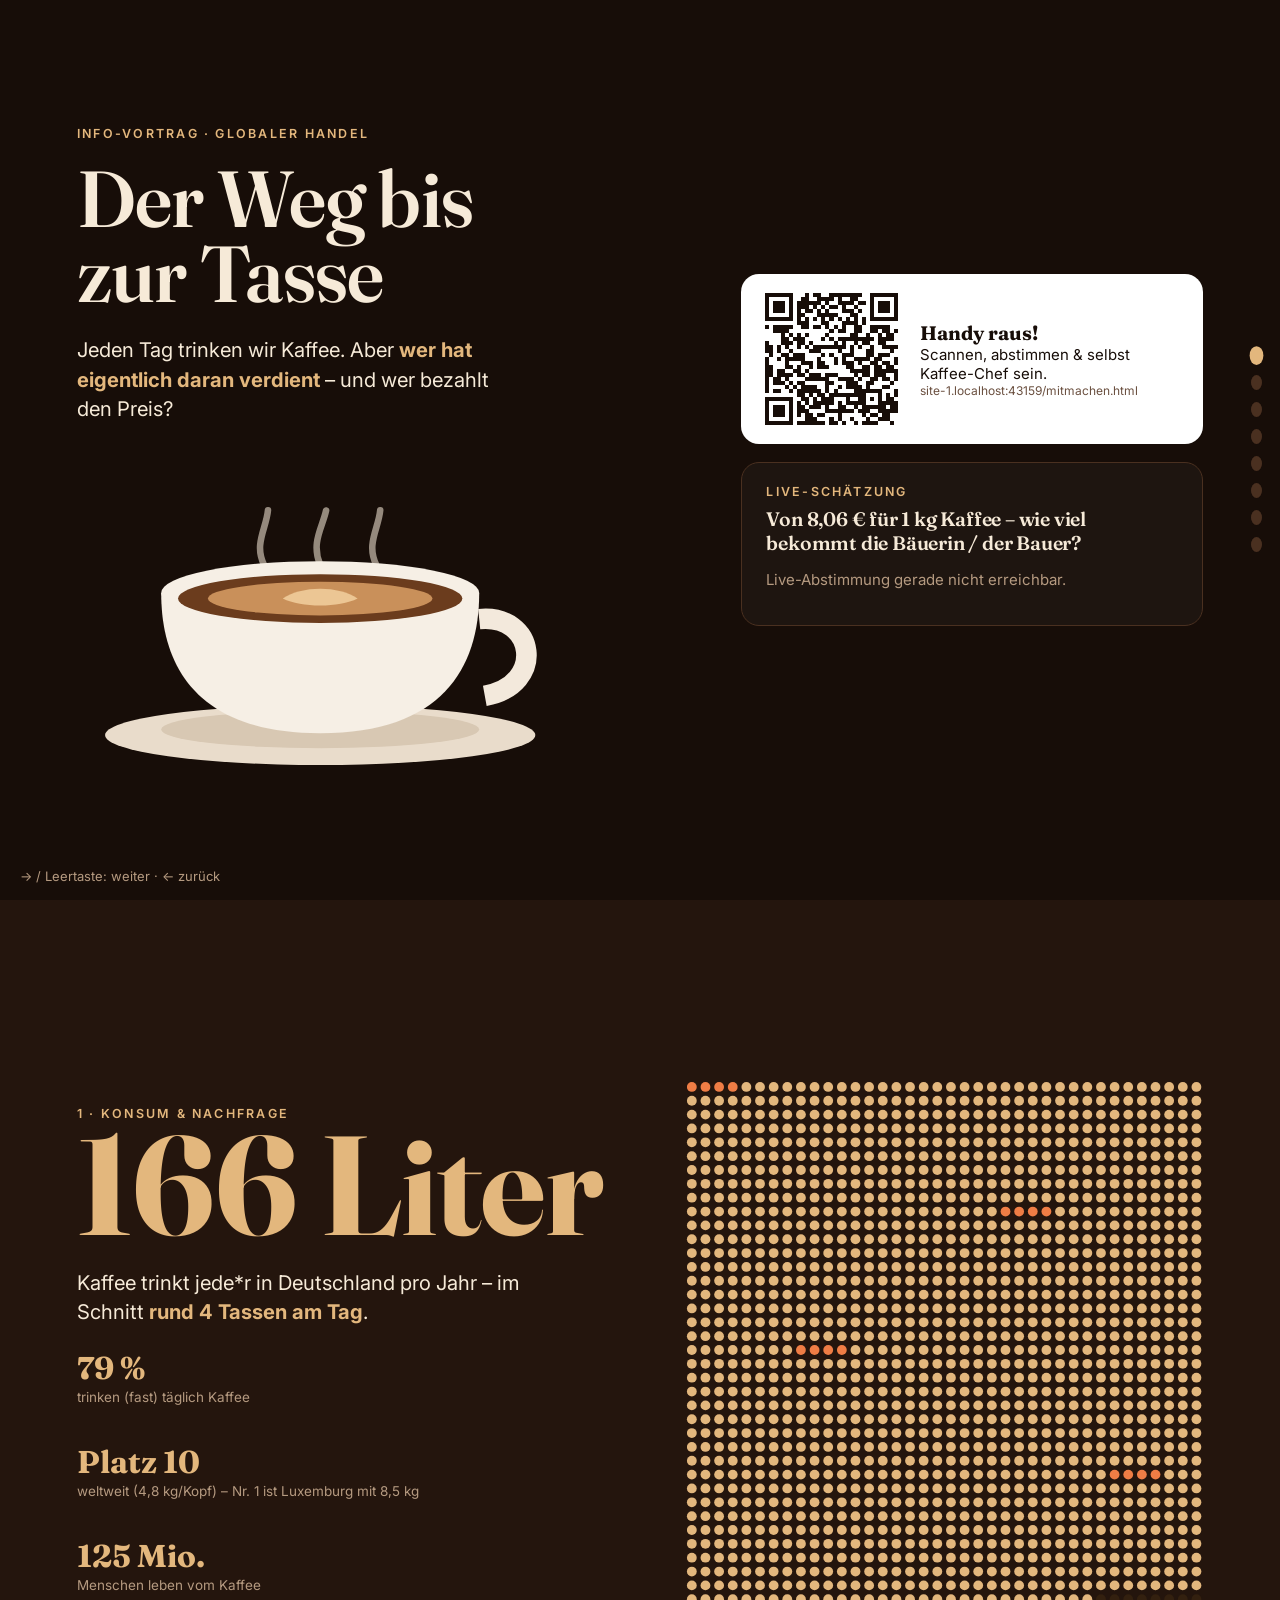
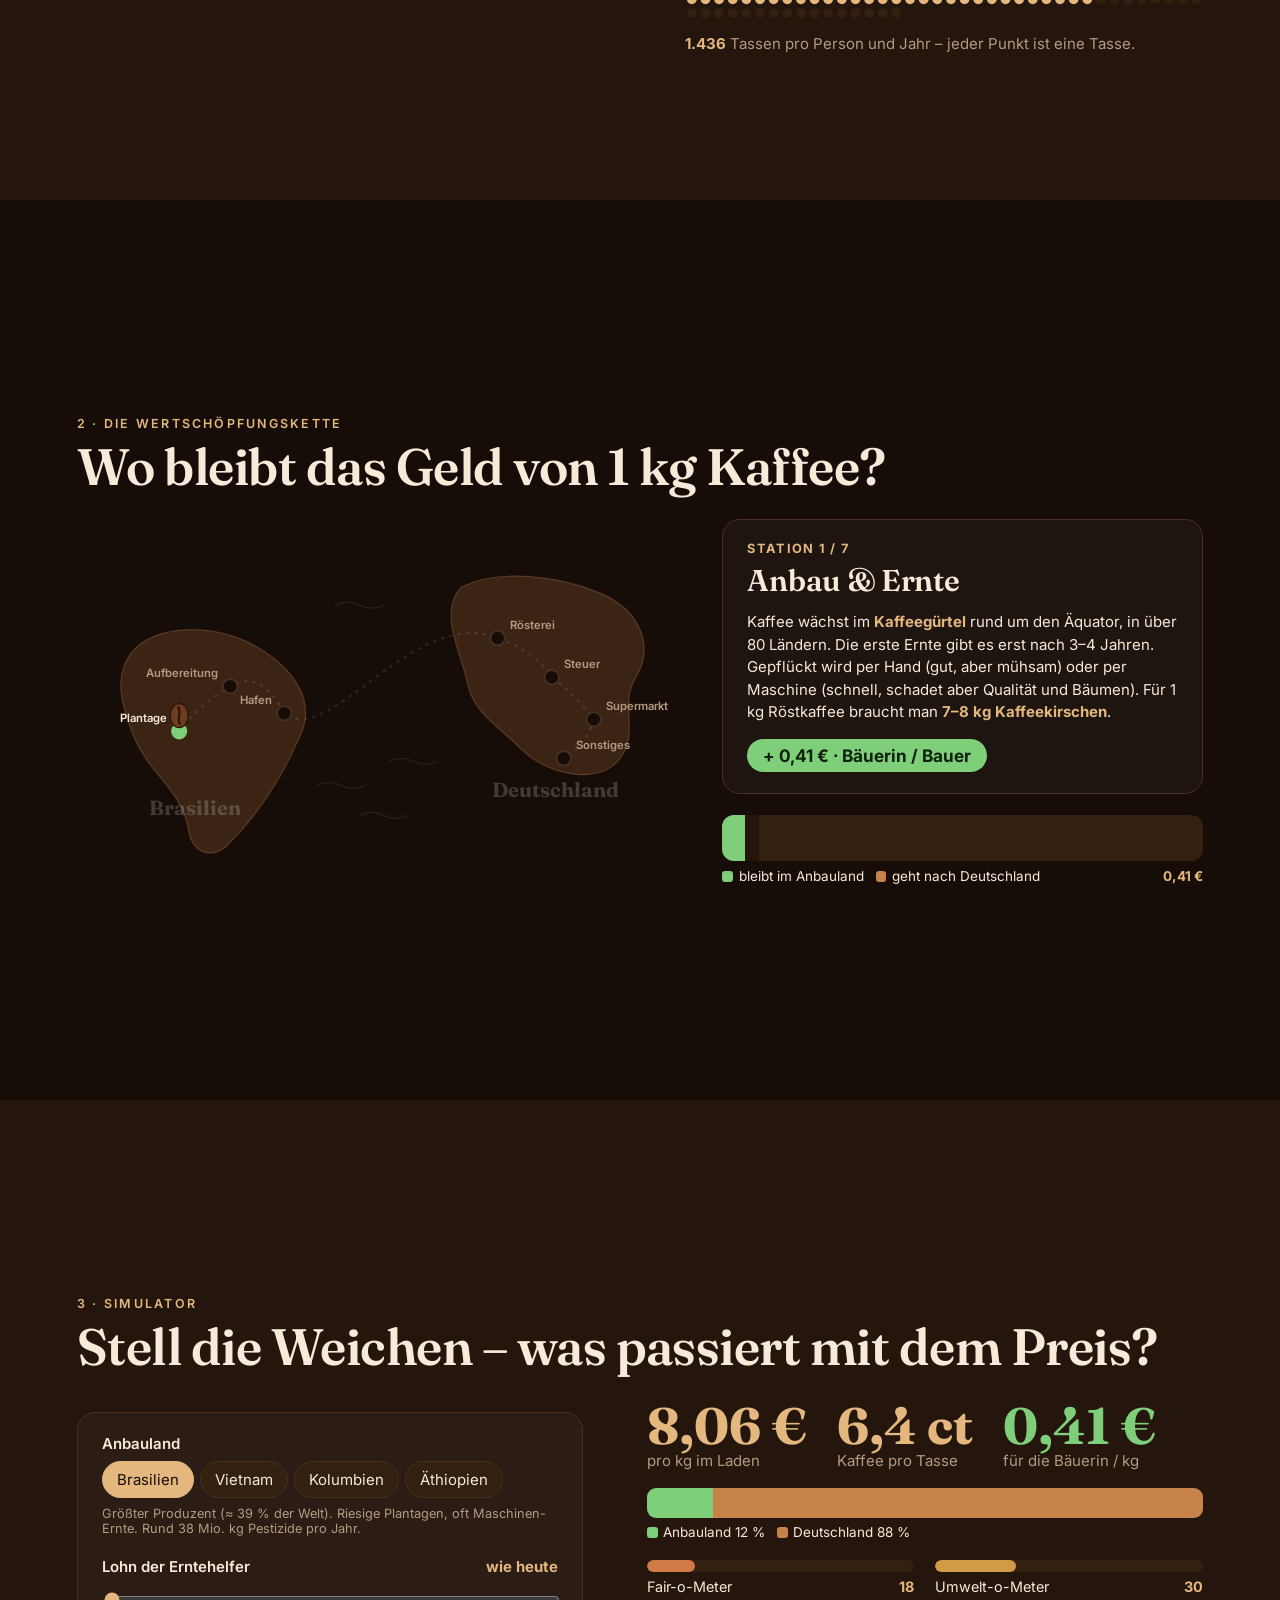
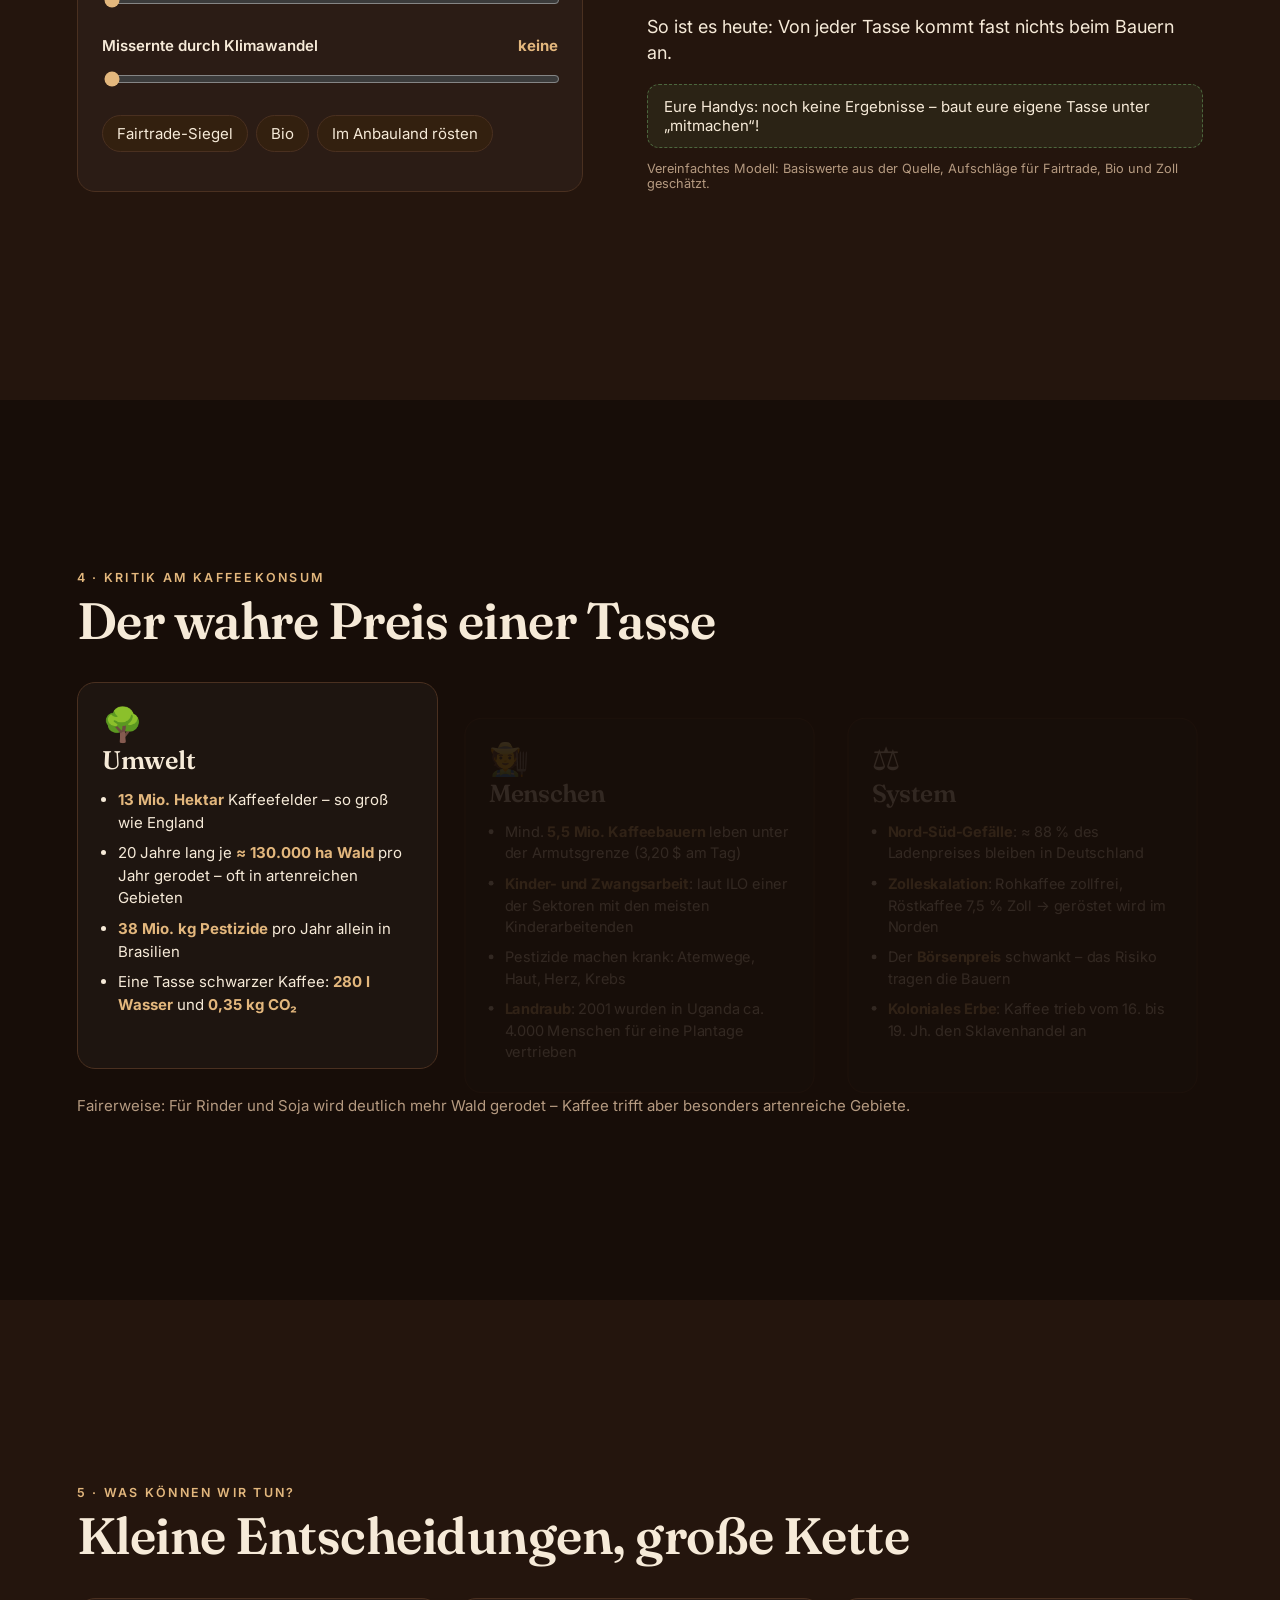
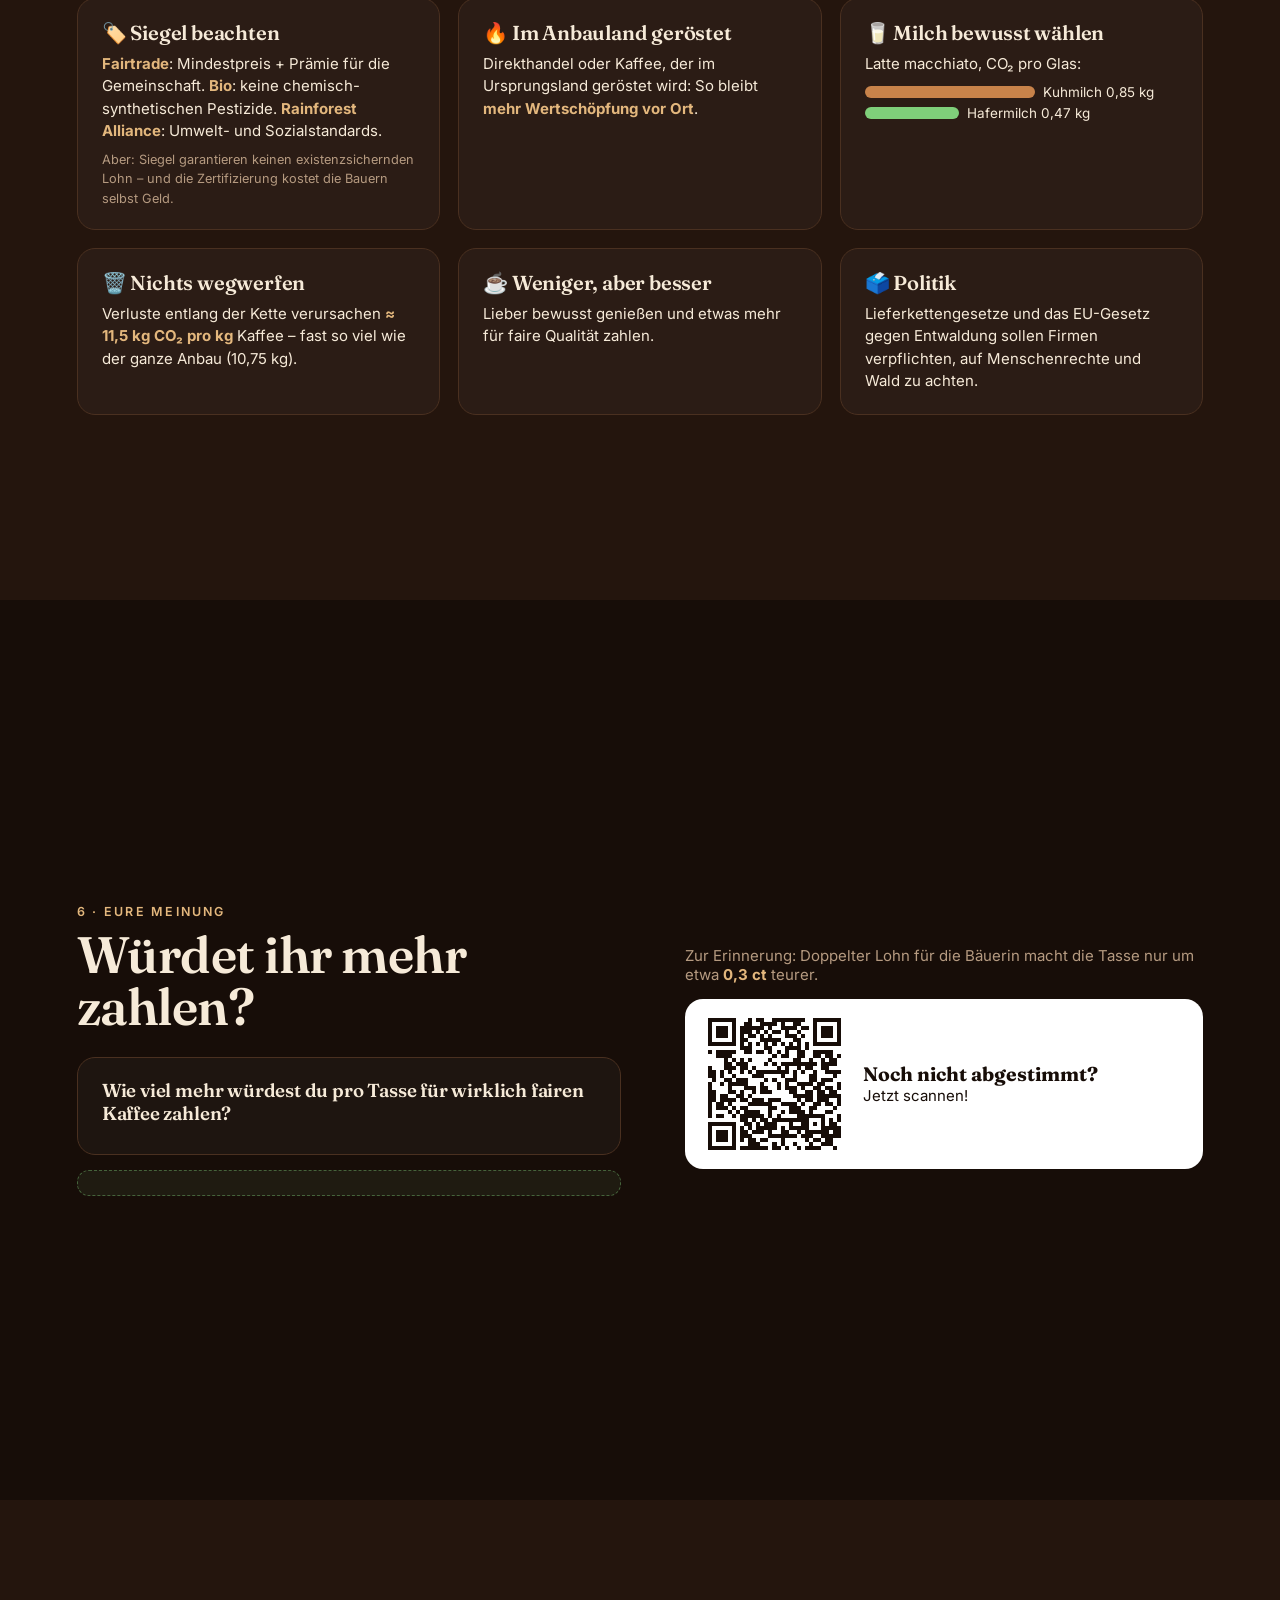
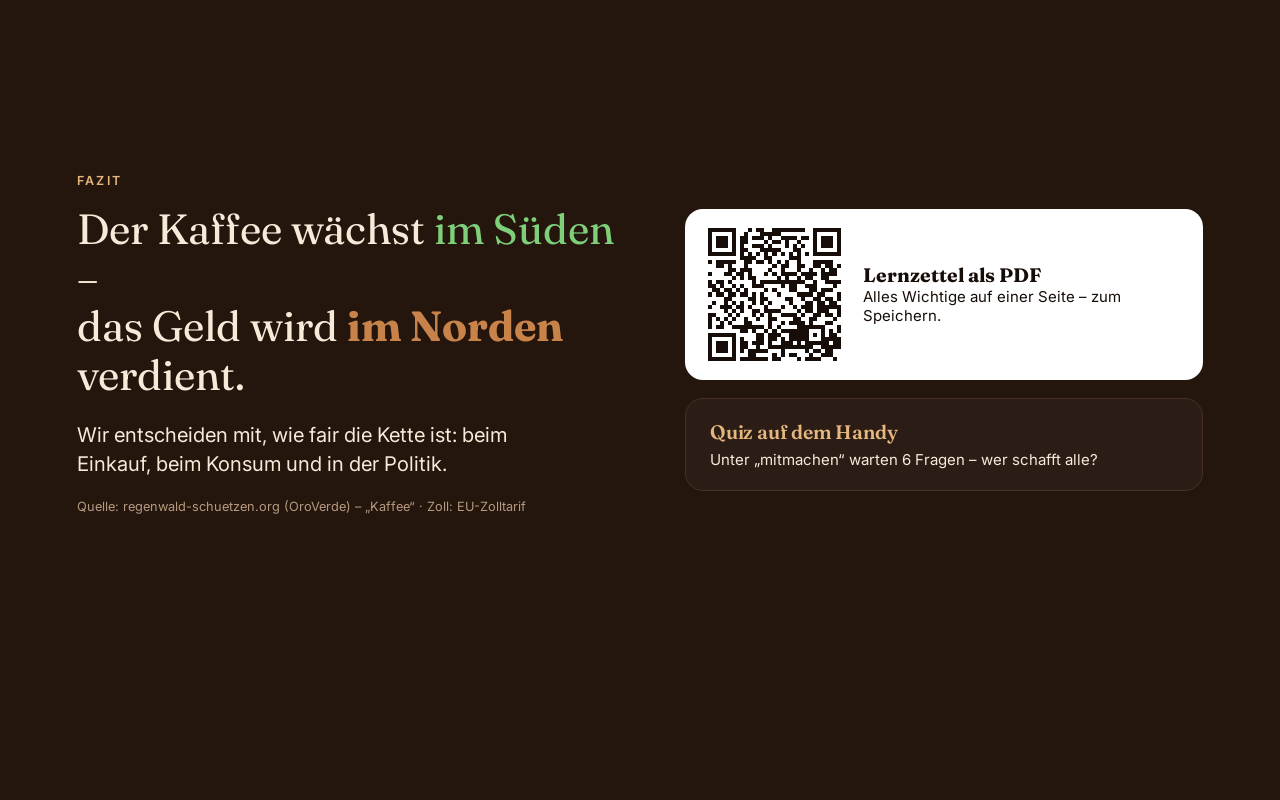
==== commit c95d142f: "Crema-Animation, Tastatursteuerung, Resize-Einrasten Co-Authored-By: Claude Opus 5.5 <noreply@anthro" ====
--- a/index.html
+++ b/index.html
@@ -41,8 +41,9 @@
 .steam path { fill: none; stroke: #f6ead855; stroke-width: 7; stroke-linecap: round; stroke-dasharray: 60 140; animation: steam 3.6s linear infinite; }
 .steam path:nth-child(2) { animation-delay: -1.2s; } .steam path:nth-child(3) { animation-delay: -2.4s; }
 @keyframes steam { from { stroke-dashoffset: 200; opacity: 0; } 30% { opacity: 1; } to { stroke-dashoffset: 0; opacity: 0; } }
-.crema { animation: swirl 14s linear infinite; transform-origin: 260px 150px; }
-@keyframes swirl { to { transform: rotate(360deg); } }
+.crema path { animation: swirl 5s ease-in-out infinite alternate; }
+@keyframes swirl { to { transform: translateX(14px); } }
+.steam path { stroke: #f6ead890; }
 .qrcard { display: flex; gap: 1.2em; align-items: center; background: #fff; color: #170d08; border-radius: var(--r); padding: 1em 1.3em; }
 .qrcard img { width: clamp(130px, 11vw, 210px); height: auto; }
 .qrcard b { color: #170d08; font-size: 1.3em; font-family: 'Fraunces', serif; }
@@ -341,6 +342,7 @@
   if (s.id === 'konsum') countUp();
   render(s.id);
 }
+let rz; addEventListener('resize', () => { clearTimeout(rz); rz = setTimeout(() => scenes[cur].scrollIntoView(), 150); });
 function go(i) { cur = Math.max(0, Math.min(scenes.length - 1, i)); scenes[cur].scrollIntoView({ behavior: 'smooth' }); }
 function step(d) {
   const s = scenes[cur], n = +s.dataset.steps;
@@ -349,7 +351,9 @@
   go(cur + d);
 }
 addEventListener('keydown', e => {
-  if (e.target.tagName === 'INPUT') return;
+  const t = e.target.tagName;
+  if (t === 'INPUT' && e.key.startsWith('Arrow')) return;
+  if (t === 'BUTTON' && (e.key === ' ' || e.key === 'Enter')) return;
   if (['ArrowRight', 'ArrowDown', 'PageDown', ' ', 'Enter'].includes(e.key)) { e.preventDefault(); step(1); }
   if (['ArrowLeft', 'ArrowUp', 'PageUp'].includes(e.key)) { e.preventDefault(); step(-1); }
 });
